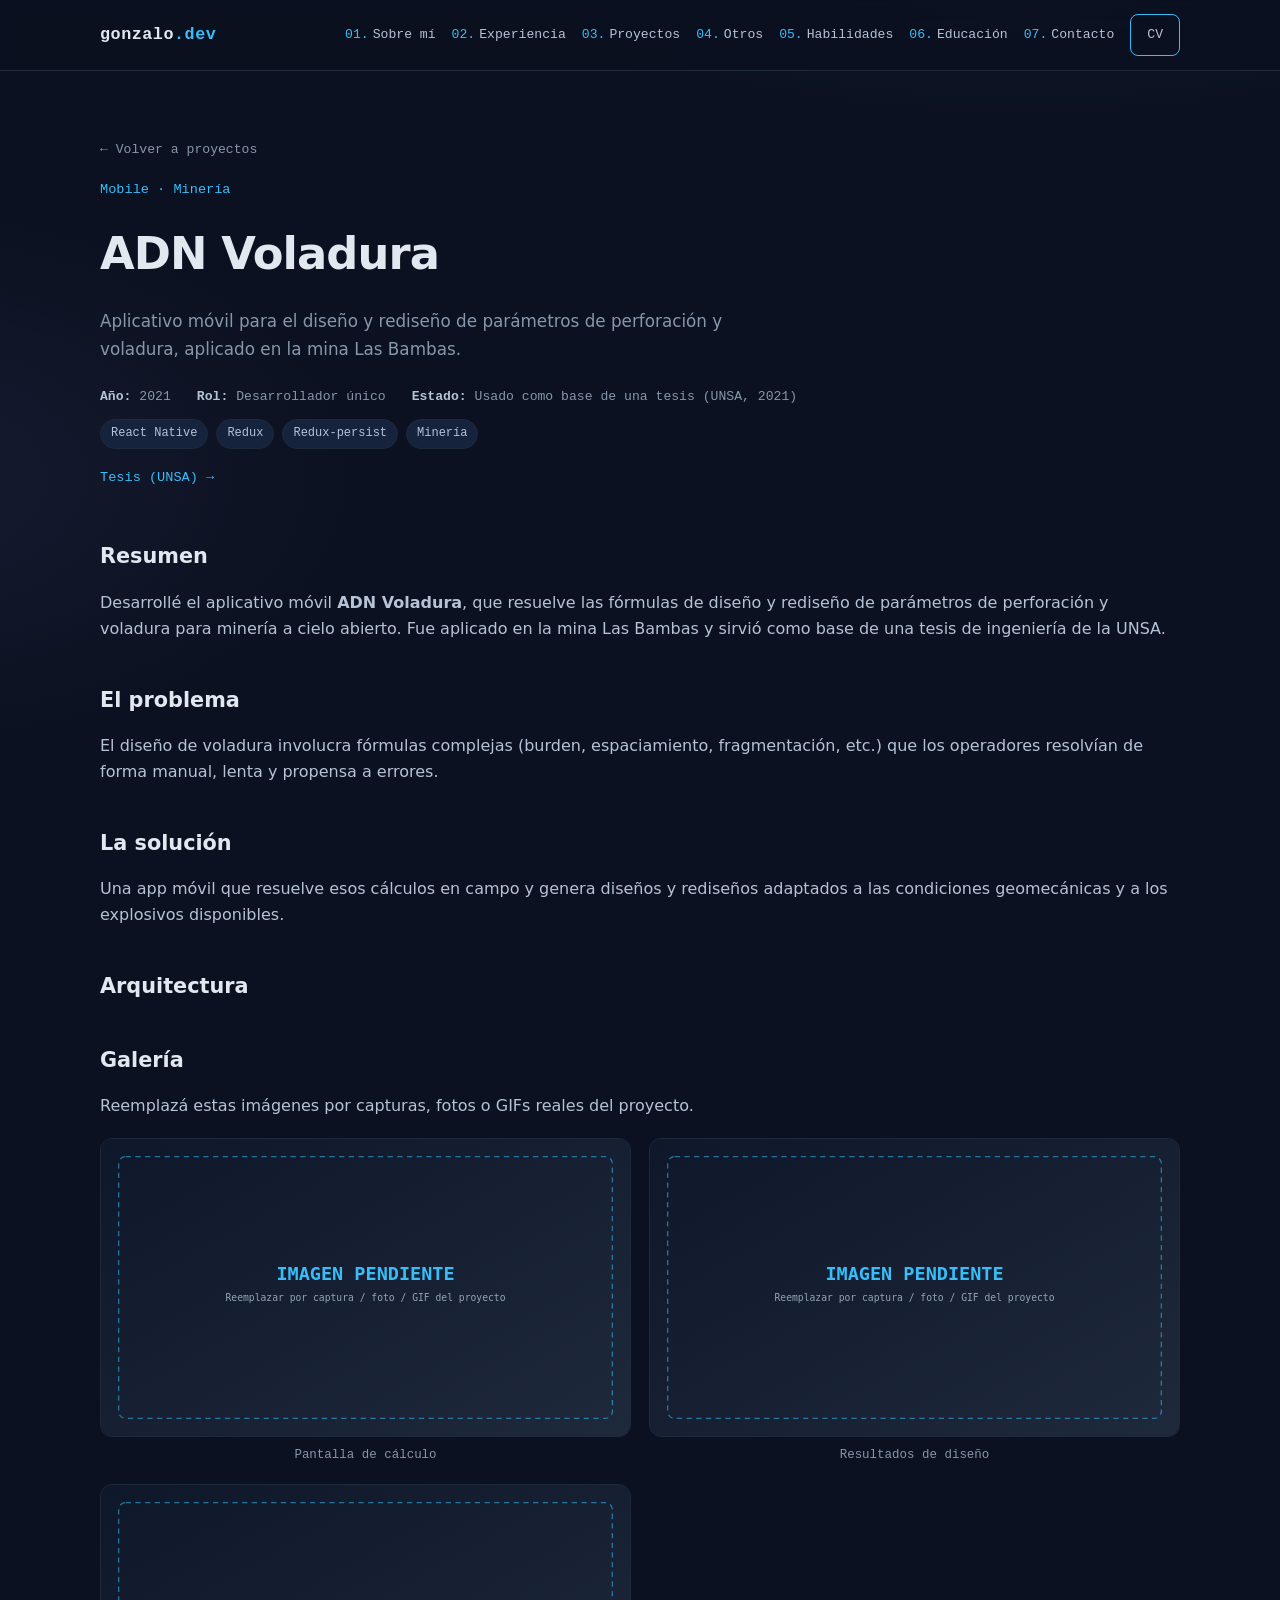
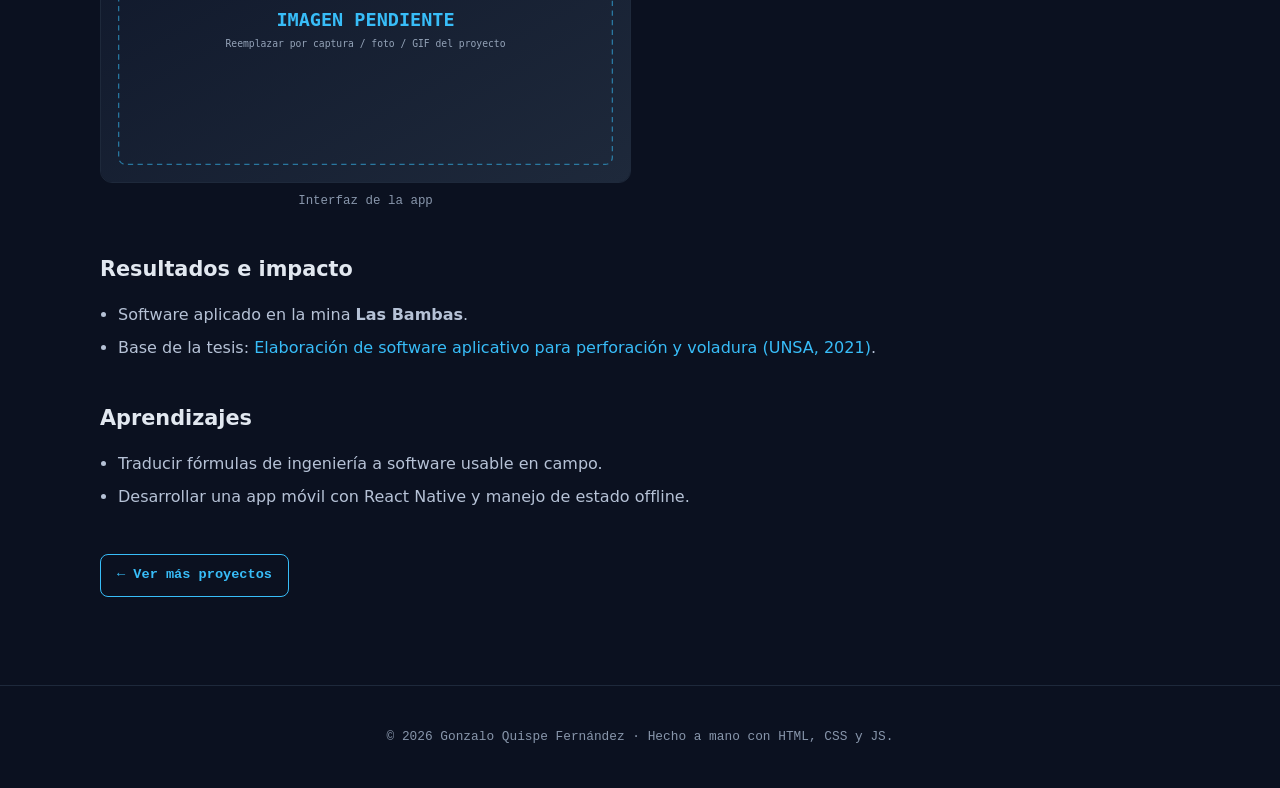
==== projects/adn-voladura.html @ c007275a "Portafolio estático: HTML/CSS/JS puro, 10 páginas de proyecto y CV Sitio sin build ni dependencias, " ====
<!DOCTYPE html>
<html lang="es">
<head>
  <meta charset="UTF-8">
  <meta name="viewport" content="width=device-width, initial-scale=1">
  <title>ADN Voladura — Gonzalo Quispe Fernández</title>
  <meta name="description" content="Aplicativo móvil para el diseño y rediseño de parámetros de perforación y voladura, aplicado en la mina Las Bambas.">
  <link rel="stylesheet" href="../assets/css/styles.css">
</head>
<body>
<header class="site-header">
  <nav class="container nav" aria-label="Principal">
    <a class="brand" href="../index.html">gonzalo<span>.dev</span></a>
    <button class="nav-toggle" aria-label="Abrir menú" aria-expanded="false">☰</button>
    <div class="nav-links">
      <a href="../index.html#sobre-mi"><span class="num">01.</span>Sobre mí</a>
      <a href="../index.html#experiencia"><span class="num">02.</span>Experiencia</a>
      <a href="../index.html#proyectos"><span class="num">03.</span>Proyectos</a>
      <a href="../index.html#otros"><span class="num">04.</span>Otros</a>
      <a href="../index.html#habilidades"><span class="num">05.</span>Habilidades</a>
      <a href="../index.html#educacion"><span class="num">06.</span>Educación</a>
      <a href="../index.html#contacto"><span class="num">07.</span>Contacto</a>
      <a class="btn" href="../assets/cv/gonzalo-quispe-cv.pdf" target="_blank" rel="noopener">CV</a>
    </div>
  </nav>
</header>

<main class="container">
  <section class="detail-hero">
    <a class="back" href="../index.html#proyectos">← Volver a proyectos</a>
    <p class="kicker">Mobile · Minería</p>
    <h1>ADN Voladura</h1>
    <p class="sub">Aplicativo móvil para el diseño y rediseño de parámetros de perforación y voladura, aplicado en la mina Las Bambas.</p>
    <div class="detail-meta">
      <span><b>Año:</b> 2021</span>
      <span><b>Rol:</b> Desarrollador único</span>
      <span><b>Estado:</b> Usado como base de una tesis (UNSA, 2021)</span>
    </div>
    <ul class="tags"><li>React Native</li><li>Redux</li><li>Redux-persist</li><li>Minería</li></ul>
    <div class="detail-links"><a href="http://hdl.handle.net/20.500.12773/13604" target="_blank" rel="noopener">Tesis (UNSA) →</a><span class="ph-inline">Repositorio: pegar URL</span></div>
  </section>

  <section class="detail-body">
    <h2>Resumen</h2>
    <p>Desarrollé el aplicativo móvil <b>ADN Voladura</b>, que resuelve las fórmulas de diseño y rediseño de
    parámetros de perforación y voladura para minería a cielo abierto. Fue aplicado en la mina Las Bambas y
    sirvió como base de una tesis de ingeniería de la UNSA.</p>

    <h2>El problema</h2>
    <p>El diseño de voladura involucra fórmulas complejas (burden, espaciamiento, fragmentación, etc.) que los
    operadores resolvían de forma manual, lenta y propensa a errores.</p>

    <h2>La solución</h2>
    <p>Una app móvil que resuelve esos cálculos en campo y genera diseños y rediseños adaptados a las
    condiciones geomecánicas y a los explosivos disponibles.</p>

    <h2>Arquitectura</h2>
    <span class="ph">Describí la arquitectura de la app y el listado de módulos de cálculo.</span>
    

    <h2>Galería</h2>
    <p>Reemplazá estas imágenes por capturas, fotos o GIFs reales del proyecto.</p>
    <div class="gallery">
      <figure style="margin:0"><img src="../assets/img/placeholder.svg" alt="Pantalla de cálculo"><figcaption class="photo-caption">Pantalla de cálculo</figcaption></figure>
      <figure style="margin:0"><img src="../assets/img/placeholder.svg" alt="Resultados de diseño"><figcaption class="photo-caption">Resultados de diseño</figcaption></figure>
      <figure style="margin:0"><img src="../assets/img/placeholder.svg" alt="Interfaz de la app"><figcaption class="photo-caption">Interfaz de la app</figcaption></figure></div>

    <h2>Resultados e impacto</h2>
<ul class="prose-list"><li>Software aplicado en la mina <b>Las Bambas</b>.</li><li>Base de la tesis: <a href="http://hdl.handle.net/20.500.12773/13604" target="_blank" rel="noopener">Elaboración de software aplicativo para perforación y voladura (UNSA, 2021)</a>.</li></ul>

    <h2>Aprendizajes</h2>
<ul class="prose-list"><li>Traducir fórmulas de ingeniería a software usable en campo.</li><li>Desarrollar una app móvil con React Native y manejo de estado offline.</li></ul>

    <p style="margin-top:44px"><a class="btn" href="../index.html#proyectos">← Ver más proyectos</a></p>
  </section>
</main>

<footer class="site-footer">
  <div class="container">
    <p>© <span data-year>2026</span> Gonzalo Quispe Fernández · Hecho a mano con HTML, CSS y JS.</p>
  </div>
</footer>
<script src="../assets/js/main.js"></script>
</body>
</html>
---- assets/css/styles.css ----
/* =========================================================
   Gonzalo Quispe — Portfolio
   Tema: dark slate + acento sky. HTML/CSS/JS puro.
   ========================================================= */

:root {
  --bg:        #0b1120;
  --bg-soft:   #0f172a;
  --surface:   #111c33;
  --surface-2: #16233d;
  --border:    #1e293b;
  --text:      #e2e8f0;
  --text-dim:  #b6c2d6;
  --muted:     #8896ab;
  --accent:    #38bdf8;
  --accent-2:  #a78bfa;
  --accent-soft: rgba(56, 189, 248, 0.12);

  --font: "Inter", system-ui, -apple-system, "Segoe UI", Roboto, "Noto Sans", sans-serif;
  --mono: ui-monospace, SFMono-Regular, "JetBrains Mono", Menlo, Consolas, monospace;

  --maxw: 1080px;
  --radius: 14px;
  --shadow: 0 18px 40px -18px rgba(0, 0, 0, 0.7);
}

* { box-sizing: border-box; }

html { scroll-behavior: smooth; }

body {
  margin: 0;
  background:
    radial-gradient(1200px 600px at 80% -10%, rgba(56,189,248,0.10), transparent 60%),
    radial-gradient(900px 500px at -10% 20%, rgba(167,139,250,0.08), transparent 55%),
    var(--bg);
  color: var(--text);
  font-family: var(--font);
  line-height: 1.65;
  -webkit-font-smoothing: antialiased;
}

img { max-width: 100%; display: block; }

a { color: var(--accent); text-decoration: none; }
a:hover { text-decoration: underline; }

.container { width: min(var(--maxw), 92%); margin-inline: auto; }

/* ---------- Header ---------- */
.site-header {
  position: sticky; top: 0; z-index: 50;
  backdrop-filter: blur(10px);
  background: rgba(11, 17, 32, 0.82);
  border-bottom: 1px solid var(--border);
}
.nav {
  display: flex; align-items: center; justify-content: space-between;
  gap: 16px; padding: 14px 0;
}
.brand {
  font-family: var(--mono); font-weight: 700; font-size: 1.05rem;
  color: var(--text); letter-spacing: 0.5px;
}
.brand span { color: var(--accent); }
.nav-links { display: flex; align-items: center; gap: 16px; }
.nav-links a {
  color: var(--text-dim); font-size: 0.82rem; font-weight: 500;
  font-family: var(--mono); text-decoration: none;
}
.nav-links a:hover { color: var(--accent); text-decoration: none; }
.nav-links .num { color: var(--accent); margin-right: 4px; }

.btn {
  display: inline-flex; align-items: center; gap: 8px;
  border: 1px solid var(--accent); color: var(--accent);
  padding: 9px 16px; border-radius: 8px; font-family: var(--mono);
  font-size: 0.85rem; font-weight: 600; background: transparent;
  transition: background .18s ease, transform .18s ease;
}
.btn:hover { background: var(--accent-soft); text-decoration: none; transform: translateY(-1px); }
.btn--solid { background: var(--accent); color: #06263a; }
.btn--solid:hover { background: #7dd3fc; }

.nav-toggle { display: none; background: none; border: 0; color: var(--text); font-size: 1.4rem; cursor: pointer; }

/* ---------- Hero ---------- */
.hero { padding: 92px 0 64px; }
.hero .eyebrow {
  font-family: var(--mono); color: var(--accent); font-size: 0.95rem; margin: 0 0 18px;
}
.hero h1 {
  font-size: clamp(2.3rem, 6vw, 4rem); line-height: 1.08;
  margin: 0 0 8px; letter-spacing: -0.02em;
}
.hero h1 .dim { color: var(--muted); }
.hero h2 {
  font-size: clamp(1.1rem, 3vw, 1.6rem); color: var(--text-dim);
  font-weight: 600; margin: 0 0 22px; letter-spacing: -0.01em;
}
.hero p.lead { max-width: 620px; color: var(--muted); font-size: 1.05rem; }
.hero .cta { display: flex; gap: 14px; flex-wrap: wrap; margin-top: 30px; }

/* ---------- Sections ---------- */
section.block { padding: 72px 0; }
.section-head {
  display: flex; align-items: center; gap: 16px; margin-bottom: 34px;
}
.section-head h2 {
  font-size: 1.5rem; margin: 0; white-space: nowrap; letter-spacing: -0.01em;
}
.section-head .num { font-family: var(--mono); color: var(--accent); font-size: 1.05rem; }
.section-head::after {
  content: ""; height: 1px; flex: 1; background: var(--border);
}

/* ---------- About ---------- */
.about-grid { display: grid; grid-template-columns: 3fr 2fr; gap: 44px; align-items: start; }
.about-grid p { color: var(--text-dim); margin-top: 0; }
.about-grid .photo {
  border: 1px solid var(--border); border-radius: var(--radius);
  padding: 10px; background: var(--surface); box-shadow: var(--shadow);
  max-width: 300px; margin-inline: auto;
}
.about-grid .photo img { border-radius: 10px; }
.photo-caption { text-align: center; color: var(--muted); font-size: 0.78rem; margin-top: 8px; font-family: var(--mono); }

/* ---------- Experience timeline ---------- */
.timeline { border-left: 1px solid var(--border); padding-left: 0; margin-left: 8px; }
.job { position: relative; padding: 0 0 30px 28px; }
.job:last-child { padding-bottom: 0; }
.job::before {
  content: ""; position: absolute; left: -5px; top: 8px;
  width: 9px; height: 9px; border-radius: 50%;
  background: var(--accent); box-shadow: 0 0 0 4px rgba(56,189,248,0.15);
}
.job .when { font-family: var(--mono); color: var(--muted); font-size: 0.8rem; }
.job h3 { margin: 4px 0 2px; font-size: 1.08rem; }
.job h3 .at { color: var(--accent); }
.job p { margin: 6px 0 10px; color: var(--text-dim); font-size: 0.95rem; }
.job ul { margin: 6px 0 0; padding-left: 18px; color: var(--text-dim); font-size: 0.95rem; }
.job li { margin-bottom: 4px; }

/* ---------- Tags ---------- */
.tags { display: flex; flex-wrap: wrap; gap: 8px; list-style: none; padding: 0; margin: 12px 0 0; }
.tags li {
  font-family: var(--mono); font-size: 0.75rem; color: var(--text-dim);
  background: var(--surface-2); border: 1px solid var(--border);
  padding: 4px 10px; border-radius: 999px;
}

/* ---------- Featured projects ---------- */
.featured { display: flex; flex-direction: column; gap: 70px; }
.project { display: grid; grid-template-columns: 1.15fr 1fr; gap: 34px; align-items: center; }
.project.reverse { direction: rtl; }
.project.reverse > * { direction: ltr; }
.project .media {
  border: 1px solid var(--border); border-radius: var(--radius);
  overflow: hidden; background: var(--surface); box-shadow: var(--shadow);
  position: relative;
}
.project .media img { width: 100%; aspect-ratio: 16/10; object-fit: cover; }
.project .media .badge {
  position: absolute; top: 12px; left: 12px; font-family: var(--mono);
  font-size: 0.68rem; letter-spacing: 1px; text-transform: uppercase;
  color: var(--accent); background: rgba(11,17,32,0.8);
  border: 1px solid var(--accent); padding: 3px 8px; border-radius: 6px;
}
.project .kicker { font-family: var(--mono); color: var(--accent); font-size: 0.8rem; margin: 0 0 6px; }
.project h3 { margin: 0 0 10px; font-size: 1.4rem; }
.project p { color: var(--text-dim); margin: 0; }
.project .links { display: flex; gap: 16px; margin-top: 14px; font-family: var(--mono); font-size: 0.85rem; }

/* ---------- Other projects grid ---------- */
.grid { display: grid; grid-template-columns: repeat(3, 1fr); gap: 20px; }
.card {
  background: var(--surface); border: 1px solid var(--border);
  border-radius: var(--radius); padding: 24px; display: flex; flex-direction: column;
  transition: transform .18s ease, border-color .18s ease, box-shadow .18s ease;
}
.card:hover { transform: translateY(-4px); border-color: var(--accent); box-shadow: var(--shadow); }
.card .top { display: flex; justify-content: space-between; align-items: center; margin-bottom: 14px; }
.card .icon { color: var(--accent); font-size: 1.5rem; }
.card h3 { margin: 0 0 8px; font-size: 1.05rem; }
.card p { color: var(--muted); font-size: 0.9rem; margin: 0; flex: 1; }
.card .tags { margin-top: 16px; }
.card a.more { font-family: var(--mono); font-size: 0.8rem; margin-top: 14px; }

/* ---------- Skills ---------- */
.skills-grid { display: grid; grid-template-columns: repeat(2, 1fr); gap: 22px; }
.skill-group {
  background: var(--surface); border: 1px solid var(--border);
  border-radius: var(--radius); padding: 22px;
}
.skill-group h3 { margin: 0 0 12px; font-size: 1rem; color: var(--accent); font-family: var(--mono); }
.skill-group ul { list-style: none; margin: 0; padding: 0; display: flex; flex-wrap: wrap; gap: 8px; }
.skill-group li {
  font-size: 0.85rem; color: var(--text-dim); background: var(--surface-2);
  border: 1px solid var(--border); padding: 5px 11px; border-radius: 8px;
}

/* ---------- Education ---------- */
.edu-grid { display: grid; grid-template-columns: repeat(3, 1fr); gap: 20px; }
.edu {
  background: var(--surface); border: 1px solid var(--border);
  border-radius: var(--radius); padding: 22px;
}
.edu .when { font-family: var(--mono); color: var(--accent); font-size: 0.78rem; }
.edu h3 { margin: 6px 0 4px; font-size: 1rem; }
.edu .school { color: var(--text-dim); font-size: 0.9rem; }
.edu .note { color: var(--muted); font-size: 0.85rem; margin-top: 8px; }

/* ---------- Contact ---------- */
.contact { text-align: center; max-width: 640px; margin-inline: auto; }
.contact .eyebrow { font-family: var(--mono); color: var(--accent); font-size: 0.85rem; }
.contact h2 { font-size: clamp(1.6rem, 4vw, 2.4rem); margin: 12px 0 14px; }
.contact p { color: var(--muted); margin-bottom: 28px; }

/* ---------- Footer ---------- */
.site-footer {
  border-top: 1px solid var(--border); padding: 28px 0;
  text-align: center; color: var(--muted); font-family: var(--mono); font-size: 0.8rem;
}
.site-footer a { color: var(--text-dim); }

/* ---------- Placeholders de contenido ----------
   Ocultos para el público. Para verlos, agregá "?dev" a la URL. */
.ph, .ph-inline { display: none; }
html.dev .ph {
  display: block; border: 1.5px dashed var(--accent-2); border-radius: 10px;
  background: rgba(167,139,250,0.07); color: #c4b5fd;
  font-family: var(--mono); font-size: 0.82rem;
  padding: 14px 16px; margin: 14px 0;
}
html.dev .ph::before { content: "TODO ▸ "; color: var(--accent-2); font-weight: 700; }
html.dev .ph-inline { display: inline; color: #c4b5fd; background: rgba(167,139,250,0.12); padding: 1px 6px; border-radius: 5px; font-family: var(--mono); font-size: 0.82em; }

/* ---------- Project detail page ---------- */
.detail-hero { padding: 64px 0 24px; }
.detail-hero .back { font-family: var(--mono); font-size: 0.82rem; color: var(--muted); }
.detail-hero h1 { font-size: clamp(1.8rem, 5vw, 2.8rem); margin: 16px 0 10px; letter-spacing: -0.02em; }
.detail-hero .sub { color: var(--muted); font-size: 1.05rem; max-width: 680px; }
.detail-meta { display: flex; flex-wrap: wrap; gap: 10px 26px; margin-top: 22px; font-family: var(--mono); font-size: 0.82rem; color: var(--muted); }
.detail-meta b { color: var(--text-dim); }
.detail-hero .kicker { font-family: var(--mono); color: var(--accent); font-size: 0.85rem; margin: 18px 0 0; }
.detail-links { display: flex; flex-wrap: wrap; gap: 18px; margin-top: 18px; font-family: var(--mono); font-size: 0.85rem; }
.detail-body { padding: 26px 0 72px; }
.detail-body h2 { font-size: 1.3rem; margin: 40px 0 12px; }
.detail-body h2:first-child { margin-top: 0; }
.detail-body p { color: var(--text-dim); }
.gallery { display: grid; grid-template-columns: repeat(2, 1fr); gap: 18px; margin-top: 18px; }
.gallery img { border: 1px solid var(--border); border-radius: 12px; }
.gallery.screens { grid-template-columns: repeat(auto-fill, minmax(150px, 1fr)); align-items: start; }
.gallery.screens figure { margin: 0; background: #eef2f7; border: 1px solid var(--border); border-radius: 12px; padding: 10px; }
.gallery.screens img { width: 100%; height: auto; border: 0; border-radius: 8px; }
.prose-list { color: var(--text-dim); padding-left: 18px; }
.prose-list li { margin-bottom: 6px; }

/* ---------- Reveal on scroll ---------- */
.reveal { opacity: 0; transform: translateY(18px); transition: opacity .6s ease, transform .6s ease; }
.reveal.in { opacity: 1; transform: none; }
@media (prefers-reduced-motion: reduce) {
  .reveal { opacity: 1; transform: none; transition: none; }
  html { scroll-behavior: auto; }
}

/* ---------- Lightbox (visor de imágenes con zoom) ---------- */
.zoomable { cursor: zoom-in; }
.zoomable:focus-visible { outline: 2px solid var(--accent); outline-offset: 3px; }

.lightbox {
  position: fixed; inset: 0; z-index: 1000;
  display: none; align-items: center; justify-content: center;
  background: rgba(3, 7, 18, 0.94);
  backdrop-filter: blur(8px);
  padding: 3vh 3vw;
}
.lightbox.open { display: flex; }

.lb-stage {
  margin: 0; max-width: 100%; max-height: 100%;
  display: flex; flex-direction: column; align-items: center; gap: 12px;
}
.lb-img {
  max-width: 92vw; max-height: 80vh;
  border-radius: 10px;
  box-shadow: 0 30px 90px -20px rgba(0, 0, 0, 0.95);
  cursor: zoom-in; user-select: none; -webkit-user-drag: none;
  transform-origin: center center;
  transition: transform 0.12s ease-out;
}
.lb-img.grabbing { cursor: grabbing; transition: none; }
.lb-caption {
  color: var(--text-dim); font-family: var(--mono);
  font-size: 0.85rem; text-align: center; max-width: 80vw;
}

.lb-btn {
  background: rgba(15, 23, 42, 0.92);
  border: 1px solid var(--border);
  color: var(--text);
  font-size: 1.1rem; line-height: 1;
  width: 42px; height: 42px; border-radius: 50%;
  display: inline-flex; align-items: center; justify-content: center;
  cursor: pointer; transition: background 0.15s ease, border-color 0.15s ease, color 0.15s ease;
}
.lb-btn:hover { background: var(--accent); color: #06263a; border-color: var(--accent); }

.lb-close { position: fixed; top: 18px; right: 20px; }
.lb-nav { position: fixed; top: 50%; transform: translateY(-50%); font-size: 1.7rem; width: 48px; height: 48px; }
.lb-prev { left: 16px; }
.lb-next { right: 16px; }

.lb-toolbar {
  position: fixed; bottom: 18px; left: 50%; transform: translateX(-50%);
  display: flex; align-items: center; gap: 8px;
  background: rgba(15, 23, 42, 0.92);
  border: 1px solid var(--border); border-radius: 999px;
  padding: 6px 12px;
}
.lb-toolbar .lb-btn { width: 34px; height: 34px; font-size: 1rem; }
.lb-toolbar .lb-zoom-reset { width: auto; padding: 0 12px; border-radius: 999px; font-family: var(--mono); font-size: 0.78rem; }
.lb-counter { font-family: var(--mono); color: var(--muted); font-size: 0.78rem; margin-left: 6px; }
body.lb-lock { overflow: hidden; }

/* ---------- Responsive ---------- */
@media (max-width: 1040px) {
  .nav-links { display: none; }
  .nav-links.open {
    display: flex; flex-direction: column; position: absolute; top: 100%; left: 0; right: 0;
    background: var(--bg-soft); border-bottom: 1px solid var(--border);
    padding: 18px 4%; gap: 14px;
  }
  .nav-toggle { display: block; }
}
@media (max-width: 860px) {
  .about-grid { grid-template-columns: 1fr; }
  .about-grid .photo { order: -1; max-width: 240px; }
  .project, .project.reverse { grid-template-columns: 1fr; direction: ltr; }
  .grid, .edu-grid { grid-template-columns: 1fr; }
  .skills-grid { grid-template-columns: 1fr; }
  .gallery { grid-template-columns: 1fr; }
  .hero { padding: 64px 0 40px; }
  section.block { padding: 52px 0; }
  .lb-nav { width: 40px; height: 40px; font-size: 1.4rem; }
  .lb-img { max-height: 72vh; }
  .lb-close { top: 12px; right: 12px; }
}
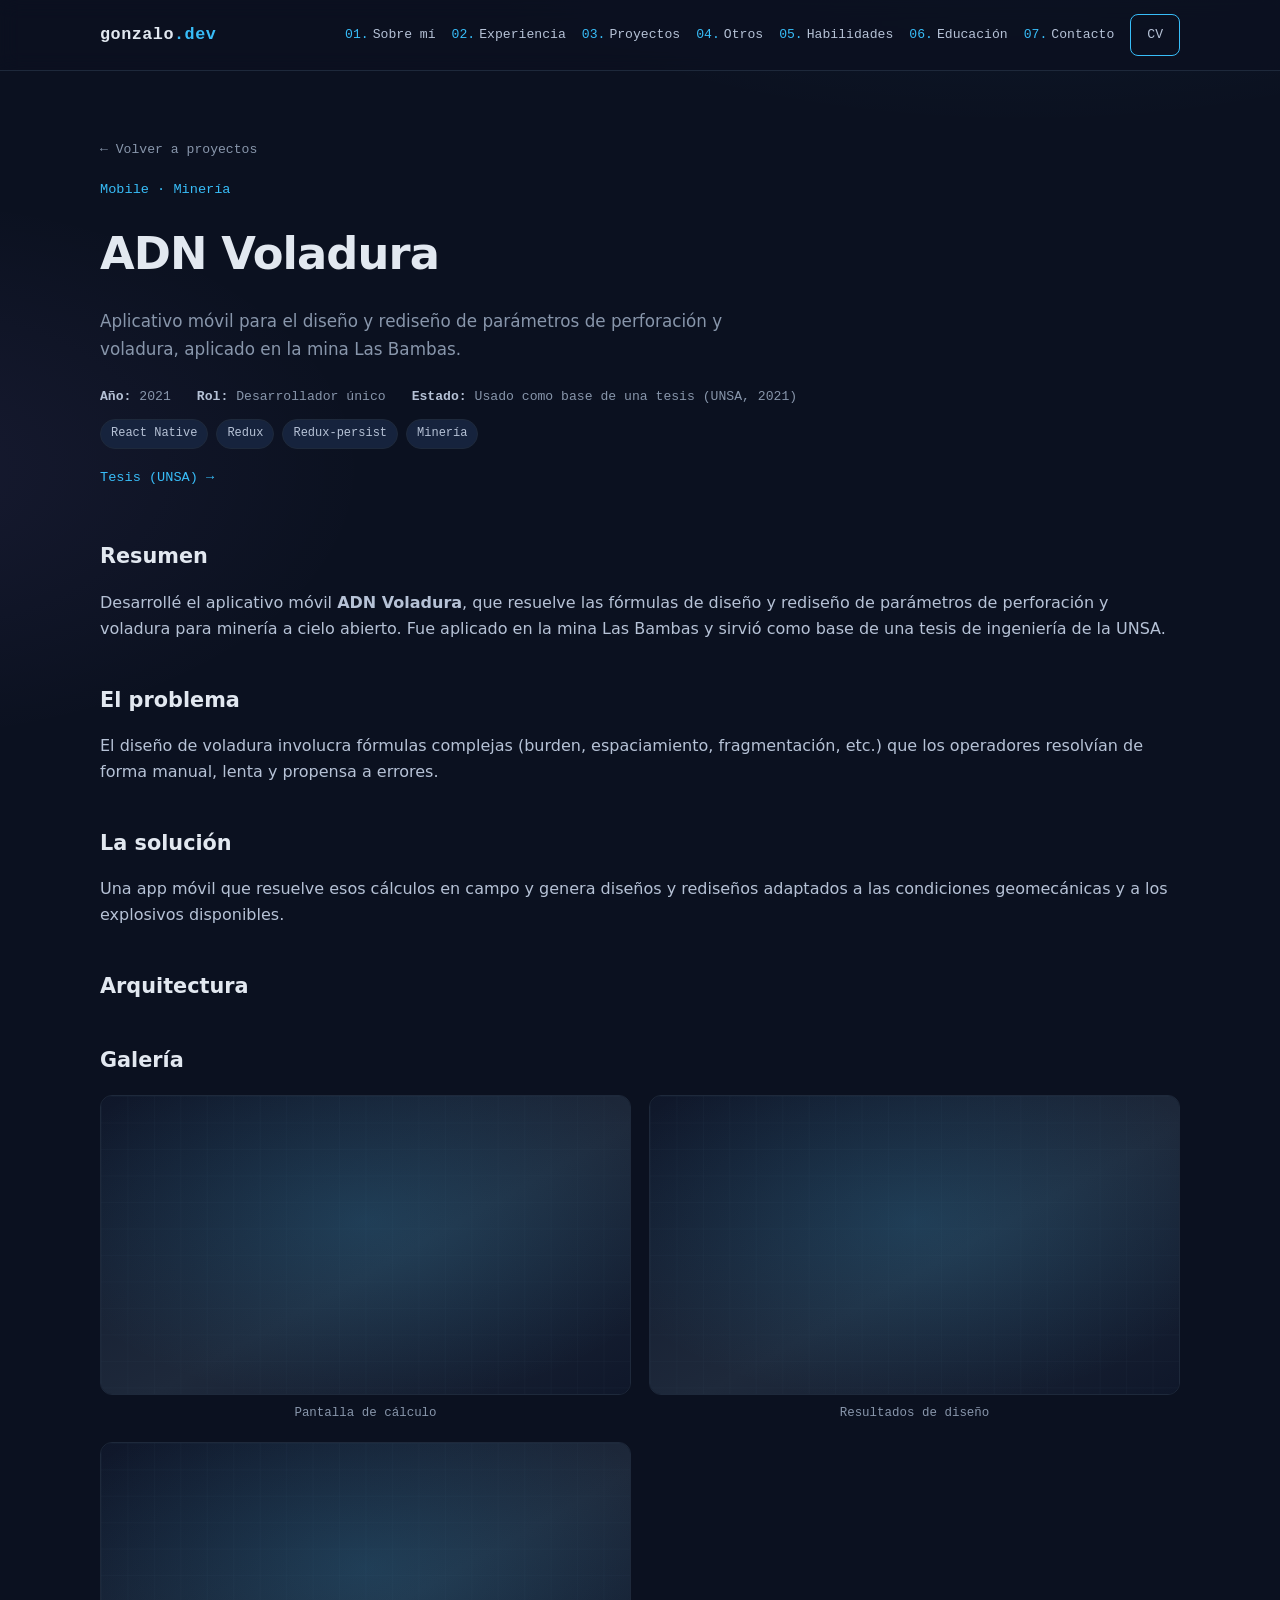
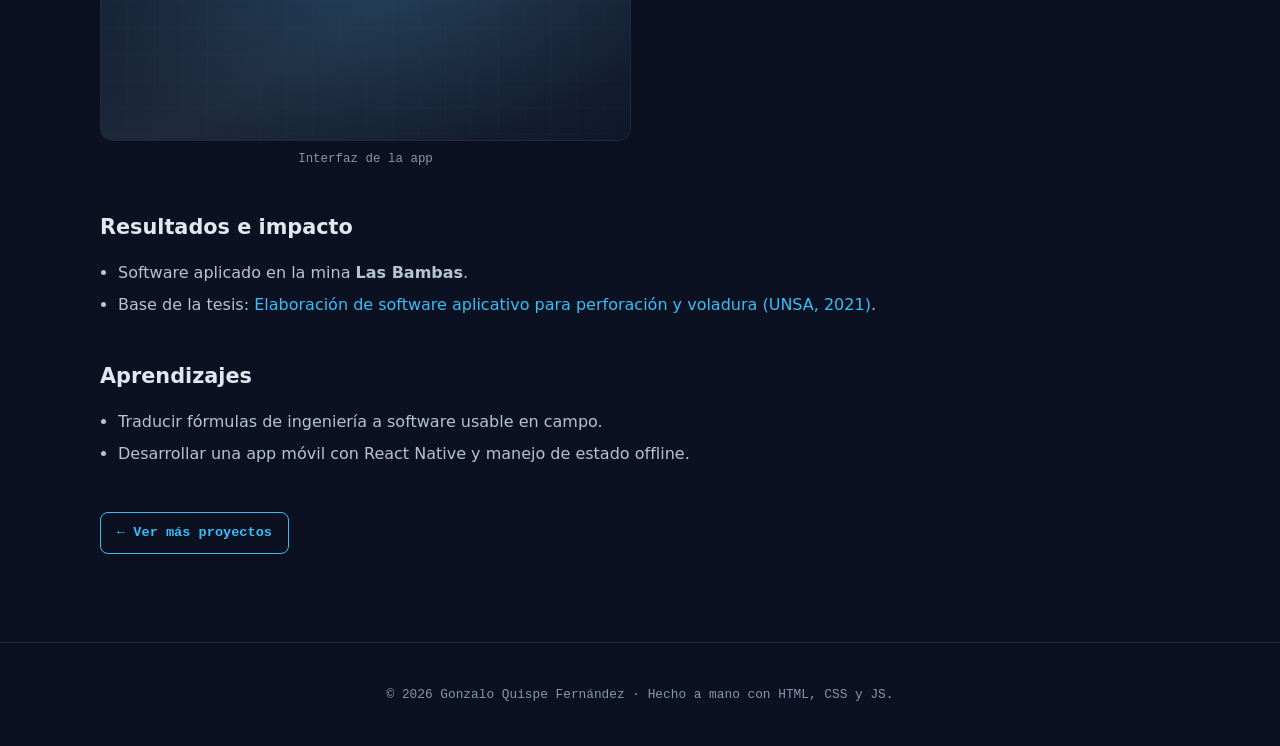
==== commit 13090fc6: "Quitar placeholders visibles al público y neutralizar tiles de imagen Los textos de autor ("Reemplaz" ====
--- a/projects/adn-voladura.html
+++ b/projects/adn-voladura.html
@@ -59,7 +59,6 @@
     
 
     <h2>Galería</h2>
-    <p>Reemplazá estas imágenes por capturas, fotos o GIFs reales del proyecto.</p>
     <div class="gallery">
       <figure style="margin:0"><img src="../assets/img/placeholder.svg" alt="Pantalla de cálculo"><figcaption class="photo-caption">Pantalla de cálculo</figcaption></figure>
       <figure style="margin:0"><img src="../assets/img/placeholder.svg" alt="Resultados de diseño"><figcaption class="photo-caption">Resultados de diseño</figcaption></figure>
